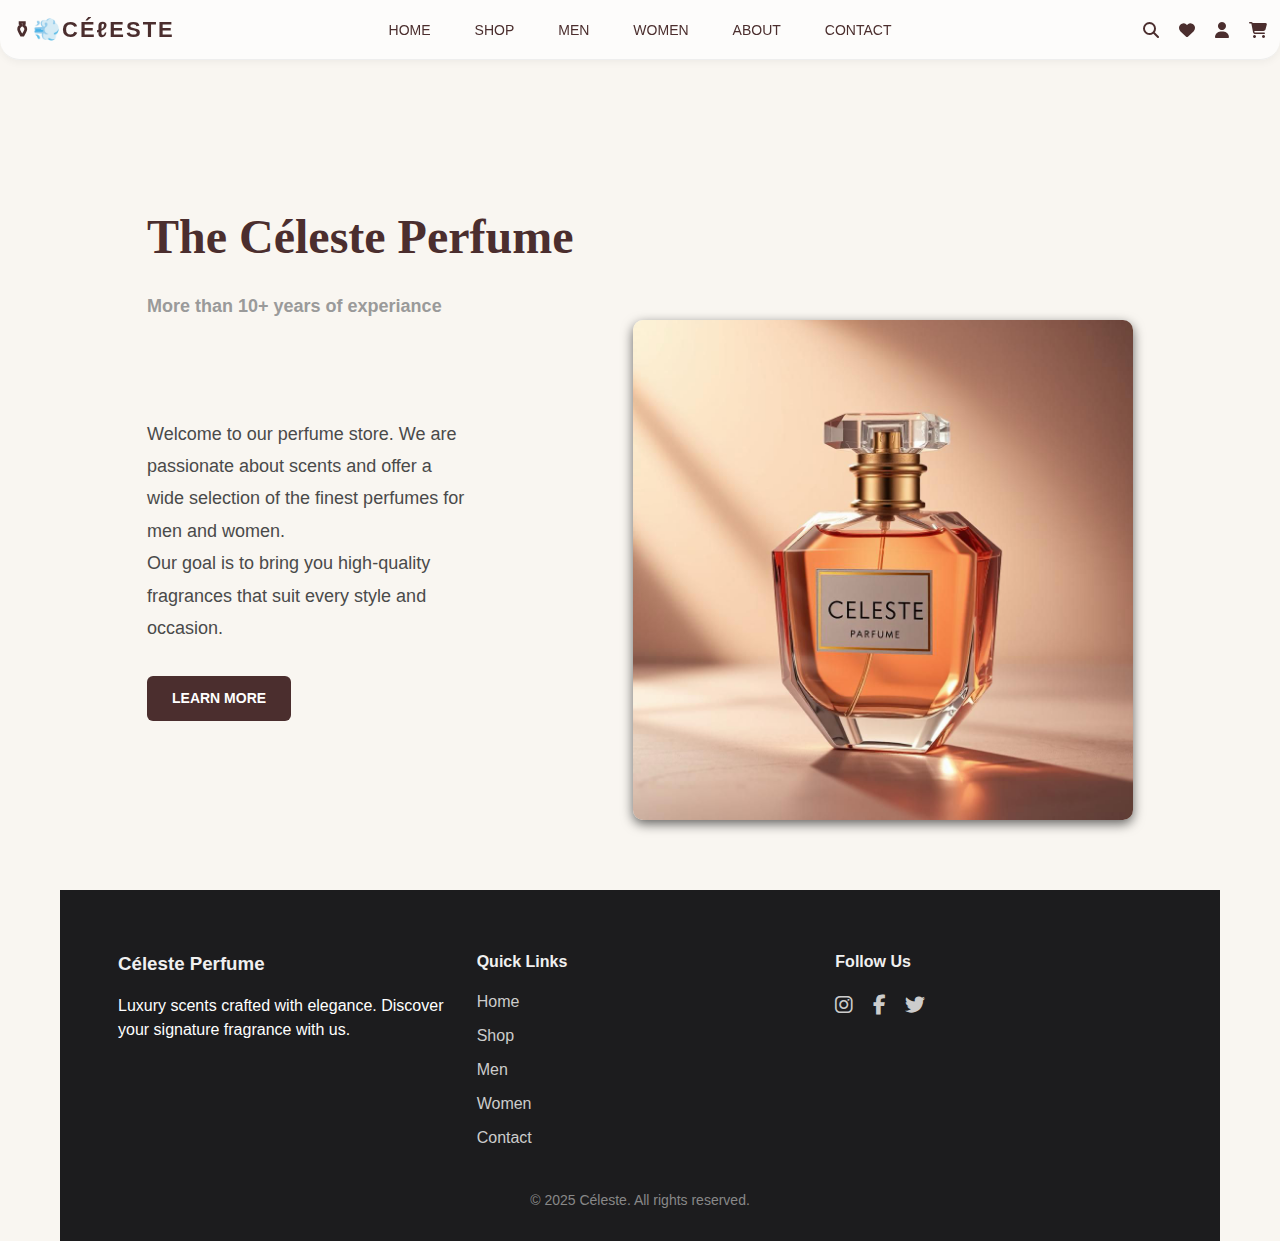
==== about.html @ 9333b6cd "Add files via upload" ====
<!DOCTYPE html>
<html lang="en">
<head>
  <meta charset="UTF-8" />
  <meta name="viewport" content="width=device-width, initial-scale=1.0" />
  <title>About Us</title>
  <link rel="stylesheet" href="stile.css" />
  <link rel="stylesheet" href="https://cdnjs.cloudflare.com/ajax/libs/font-awesome/6.5.0/css/all.min.css">

</head>
<body>
   <nav class="navbar">
     <div class="logo">⚱💨CÉℓESTE</div>
     <ul class="nav-links">
          <li><a href="index.html">HOME</a></li>
         <li><a href="shop.html">SHOP</a></li>
         <li><a href="#">MEN</a></li>
         <li><a href="#">WOMEN</a></li>
         <li><a href="#">ABOUT </a></li>
         <li><a href="contact.html">CONTACT </a></li>
     </ul>
     <div class="icons"  style="position: relative;">
       <i class="fas fa-search" id="searchBtn" style="cursor: pointer;"></i>
       <div id="searchPopup" class="search-popup">
         <input type="text" id="searchInput" placeholder="ابحث هنا...">
         <button onclick="performSearch()">بحث</button>
       </div>
       <i class="fas fa-heart" id="favoriteBtn" style="cursor: pointer;"></i>
       <i class="fas fa-user" id="userBtn" style="cursor: pointer;"></i>
       <i class="fas fa-shopping-cart" id="cartBtn" style="cursor: pointer;"></i>
    </div>
    </nav>

    <main>
        <section id="about">
            <div class="container">
                <div class="title">
                    <h2>The Céleste Perfume</h2>
                    <p>More than 10+ years of experiance</p>
                </div>
                <div class="about-content">
                    <div>
                        <p>Welcome to our perfume store.
                           We are passionate about scents
                           and offer a wide selection of the finest perfumes
                           for men and women.
                        </p>
                        <p>Our goal is to bring you high-quality
                           fragrances that suit every style and occasion.
                        </p>
                        <a href="#" class="btn btn-secondary">LEARN MORE</a>
                    </div>
                    <img src="./icons/WhatsApp Image 2025-04-11 at 19.04.23_6d823246.jpg" alt="">
                </div>
            </div>
        </section>
    </main>
    <!--about end-->
    <!-- تحت قسم </main> مباشرة، أضف التالي: -->
  <footer class="footer">
     <div class="footer-container">
       <div class="footer-about">
         <h3>Céleste Perfume</h3>
         <p>Luxury scents crafted with elegance. Discover your signature fragrance with us.</p>
       </div>
       <div class="footer-links">
         <h4>Quick Links</h4>
         <ul>
           <li><a href="index.html">Home</a></li>
           <li><a href="shop.html">Shop</a></li>
           <li><a href="#">Men</a></li>
           <li><a href="#">Women</a></li>
           <li><a href="contact.html">Contact</a></li>
         </ul>
       </div>
       <div class="footer-social">
         <h4>Follow Us</h4>
         <div class="social-icons">
           <a href="#"><i class="fab fa-instagram"></i></a>
           <a href="#"><i class="fab fa-facebook-f"></i></a>
           <a href="#"><i class="fab fa-twitter"></i></a>
         </div>
       </div>
     </div>
     <p class="copyright">© 2025 Céleste. All rights reserved.</p>
  </footer>

  <script src="script.js"></script>


</body>
</html>
---- stile.css ----
/* Reset & base styling */
* {
  margin: 0;
  padding: 0;
  box-sizing: border-box;
  font-family: 'Comfortaa', sans-serif, 'Poppins';
  -webkit-user-select: none;
  scroll-behavior: smooth;


}

body {
  max-width: 1200px;
  margin: 0  auto;
  padding: 0 20px;
  font-family: 'Segoe UI', sans-serif, 'Poppins';
  background-color: #f9f6f1;
  line-height: 1.5;
  color: #333;
  padding-top: 100px;
}


h1, h2, .title {
  font-family: 'Playfair Display', serif;
  text-shadow: 0 0 100px, #b9707b;
}

.top-right-image {
  position: relative;
  margin: 0 auto; /* يجعل الصورة في المنتصف */
  text-align: center; /* لضمان أن الصورة تكون في المنتصف */
}

::-webkit-scrollbar{
  width: 7px;
  background-color: #ffffffb1;
}

::-webkit-scrollbar-thumb{
  width: 7px;
  background-color: #f0d5d5;
  border-radius: 2px;
}

/* Navbar */
.navbar {
  display: flex;
  justify-content: space-between;
  align-items: center;
  padding: 20px 40px;
  border-bottom: 1px solid #eee;
  flex-wrap: wrap;
  position: fixed;
  top: 0;
  left: 0;
  width: 100%;
  z-index: 1; /* لتكون فوق أي عناصر أخرى */
  border-radius: 0 0 20px 20px; /* حواف سفلية دائرية */
  box-shadow: 0 2px 8px rgba(0, 0, 0, 0.05);
  border-radius: 0 0 20px 20px;
  transition : all 0.1s ease-in-out;
  padding: 13px;
  background-color: rgb(255, 255, 255, 0.703);
  backdrop-filter: blur(30px);
  -webkit-backdrop-filter: blur(30px);
}

.logo {
  font-weight: bold;
  font-size: 22px;
  letter-spacing: 2px;
  flex: 1;
  color: #4b2e2e;
}

.nav-links {
  display: flex;
  list-style: none;
  gap: 30px;
  justify-content: center;
  flex: 2;
}

.nav-links li a {
  text-decoration: none;
  color: #4b2e2e;
  font-size: 14px;
  font-weight: 500;
}

.navbar a{
  text-decoration: none;
  font-size: 20px;
  padding: 7px;

}

.navbar a:hover{
  border: none;
  background-color: rgb(0, 0, 0);
  color: white;
  border-radius: 150px;

}

.icons {
  display: flex;
  gap: 20px;
  font-size: 16px;
  color: #4b2e2e;
  flex: 1;
  justify-content: flex-end;
}



/* Hero section */
.hero-section {
  display: flex;
  flex-wrap: wrap;
  padding: 60px 40px;
  gap: 40px;
  align-items: center;
  justify-content: center;
 
}

.hero-left,
.hero-right {
  flex: 1 1 400px;
  position: relative;
}

.hero-left img {
  width: 100%;
  border-radius: 10px;
  box-shadow: 0 4px 12px rgb(0, 0, 0, 0.3);
}

.discount {
  position: absolute;
  bottom: 20px;
  left: 20px;
  background-color: #d49c3d;
  color: #fff;
  padding: 10px 20px;
  font-size: 16px;
  font-weight: bold;
  border-radius: 5px;
}

.discount span {
  font-size: 12px;
  display: block;
}

@media (max-width: 768px) {
  .discount {
    font-size: 14px; /* تقليل حجم الخط على الشاشات الصغيرة */
    padding: 8px 16px; /* تقليل الحشو */
    bottom: 15px; /* تقليل المسافة السفلية */
    left: 10px; /* تقليل المسافة اليسرى */
  }

  .discount span {
    font-size: 10px; /* تقليل حجم الخط في العنصر الفرعي */
  }
}

.top-right-image img {
  position: absolute;
  top: -30px;
  right: 0;
  width: 80px;
  border-radius: 50%;
  box-shadow: 0 4px 12px rgb(0, 0, 0, 0.3);

}

.title {
  font-size: 60px;
  font-weight: bold;
  margin-top: 40px;
  color: #4b2e2e;
}

.title span {
  display: block;
  font-size: 40px;
  font-weight: normal;
  color: #777;
  margin-top: 5px;
}

.description {
  margin-top: 20px;
  font-size: 14px;
  color: #555;
}

.products {
  display: flex;
  gap: 30px;
  margin-top: 30px;
  flex-wrap: wrap;
  justify-content: center;
}

.product {
  background-color: white;
  padding: 15px;
  border: 1px solid #eee;
  border-radius: 10px;
  text-align: center;
  flex: 1 1 150px;
  display: flex;
  flex-direction: column;
  align-items: center;
  justify-content: space-between;
  flex: 1 1 calc(33.333% - 30px); /* 3 منتجات في الصف على الكمبيوتر */
  max-width: 300px;


}

.product img {
  width: 100px;
  height: auto;
  margin-bottom: 10px;
  box-shadow: 0 4px 12px rgb(0, 0, 0, 0.1);

}

.btn {
  text-decoration: none;
  color: #4b2e2e;
  font-size: 14px;
  font-weight: bold;
  display: inline-block;
  margin-top: auto;

  }

/* تعديل على الشاشات الصغيرة */
@media (max-width: 768px) {
  .products {
    display: flex;
    flex-wrap: wrap; /* يضمن التوزيع التلقائي */
    justify-content: space-between; /* يجعل العناصر بجانب بعضها مع مسافات متساوية */
  }

  .product {
    flex: 1 1 48%; /* يجعل العناصر تأخذ نصف العرض في كل صف */
    margin-bottom: 20px; /* إضافة مسافة أسفل كل منتج */
  }

  .product img {
    width: 180px; /* يمكن تقليل حجم الصورة على الشاشات الصغيرة */
  }
}

@media (max-width: 480px) {
  .product {
    flex: 1 1 100%; 
  }
  .btn {
  text-decoration: none;
  color: #333;
  font-size: 14px;
  font-weight: bold;
  display: inline-block;
  margin-top: 19px;
  }
}

/* Responsive Media Queries */
@media (max-width: 768px) {
  .navbar {
    flex-direction: column;
    align-items: center;
    gap: 10px;
  }

  .logo {
    text-align: center;
    width: 100%;
    order: 1;
  }

  .nav-links {
    flex-direction: row;
    flex-wrap: wrap;
    gap: 15px;
    justify-content: center;
    order: 2;
  }

  .icons {
    justify-content: center;
    width: 10%;
    order: 3;
  }

  .hero-section {
    padding: 20px;
    flex-direction: column;
    flex-wrap: nowrap;
  }

  .top-right-image img {
    position: static;
    margin-bottom: 10px;
  }

  .title {
    font-size: 26px;
    text-align: center;
  }

  .title span,
  .description {
    font-size: 20px;
    text-align: center;
  }

  .products {
    justify-content: center;
  }

  .product {
    flex: 1 1 250px;
  }
}

@media (max-width: 480px) {
  .title {
    font-size: 22px;
  }

  .title span {
    font-size: 18px;
  }

  .description {
    font-size: 13px;
  }

  .discount {
    font-size: 14px;
    padding: 8px 16px;
  }

  .discount span {
    font-size: 10px;
  }

  .product img {
    width: 80px;
  }
}

@media (max-width: 768px) {
  .navbar {
    flex-direction: column;
    padding: 10px 20px;
    gap: 10px;
  }

  .logo {
    font-size: 18px;
  }

  .nav-links {
    gap: 15px;
  }

  .nav-links li a {
    font-size: 13px;
  }

  .icons {
    font-size: 14px;
    gap: 15px;
  }
}

@media (max-width: 480px) {
  .navbar {
    padding: 1% 12px;
  }

  .logo {
    font-size: 16px;
  }

  .nav-links li a {
    font-size: 10px;
  }

  .icons {
    font-size: 12px;
  }
}

#about {
  min-height: calc(100vh - 100px);
  display: flex;
  justify-content: center;
  align-items: center;
  padding: 20px 0 ;
}

#about .titel {
  text-align: center;
  margin-bottom: 4rem;

  
}

#about .container {
  width: 85%;
  max-width: 1200px;
  margin: auto;
}

#about h2 {
  font-size: 48px;
  color: #4b2e2e;
  margin-bottom: 20px;
}

#about .title p {
  font-size: 18px;
  color: #9a9a9a;
  font-weight: 600;
}

#about .about-content {
  display: flex;
  justify-content: space-between;
  align-items: center;
  gap: 3rem;
}

#about .about-content img {
  width: 500px;
  border-radius: 10px;
  box-shadow: 0 4px 12px rgb(0, 0, 0, 0.6);

}

.btn-secondary {
  color: white;
  background: #4b2e2e;
  margin-top: 2rem;
  padding: 12px 25px;
  text-decoration: none;
  border-radius: 6px;
  transition: background 0.3s ease;
  display: inline-block;
}

.btn-secondary:hover {
  background: #5c5c6e;
}

#about .about-content p {
  color: #4a4a4a;
  margin-right: 7rem;
  font-size: 18px;
  font-weight: 500;
  line-height: 1.8;

}


@media (max-width: 992px) {
  #about .about-content {
    flex-direction: column;
    align-items: center;
    text-align: center;
  }

  #about .about-content img {
    width: 80%;
    
  }

  #about .about-content p {
    margin-right:0;
  }
}

/* --- Footer --- */
.footer {
  background-color: #1c1c1e;
  color: #fff;
  padding: 60px 5% 30px;
}

.footer-container {
  display: flex;
  justify-content: space-between;
  flex-wrap: wrap;
  gap: 2rem;
}

.footer h3, .footer h4 {
  margin-bottom: 1rem;
  color: #f0f0f0;
}

.footer-about,
.footer-links,
.footer-social {
  flex: 1 1 250px;
}

.footer-links ul {
  list-style: none;
  padding: 0;
}

.footer-links ul li {
  margin-bottom: 10px;
}

.footer-links ul li a {
  text-decoration: none;
  color: #ccc;
  transition: color 0.3s;
}

.footer-links ul li a:hover {
  color: #fff;
}

.footer-social .social-icons a {
  margin-right: 15px;
  font-size: 20px;
  color: #ccc;
  transition: color 0.3s;
}

.footer-social .social-icons a:hover {
  color: #fff;
}

.footer p.copyright {
  text-align: center;
  margin-top: 30px;
  color: #888;
  font-size: 14px;
}

main{
  flex: 1;
}

















* {
  margin: 0;
  padding: 0;
  box-sizing: border-box;
  font-family: 'Segoe UI', Tahoma, Geneva, Verdana, sans-serif;
}

body {
  background-color: #f9f6f1;
  min-height: 100vh;
  padding-top: 90px;
}

/* MAIN SECTION */
.main-section {
  display: flex;
  padding: 0;
  margin: 0;
  gap: 120px;
  overflow: hidden;
}

.left-image {
  flex: 1;
  display: flex;
  height: 100%;
  justify-content: flex-start;
  align-items: stretch;
}

.left-image img {
  height: auto;
  max-width: 100%;
  width: 100%;
  border-radius: 10px;
  box-shadow: none;
  object-fit: cover;
}

/* RIGHT CONTENT */
.right-content {
  flex: 1;
  min-width: 300px;
  display: flex;
  flex-direction: column;
  justify-content: center;
  align-items: center;
  gap: 20px;
  text-align: center;
}

.brand-title {
  font-size: 70px;
  color: #4b2e2e;
  font-weight: bold;
  letter-spacing: 5px;
  text-transform: uppercase;
  margin-bottom: 10px;
}

.right-content h1 {
  font-size: 32px;
  color: #4b2e2e;
}

.option {
  display: block;
  padding: 15px 30px;
  background-color: #fffaf5;
  border: 2px solid #d4a373;
  border-radius: 15px;
  text-decoration: none;
  color: #4b2e2e;
  font-size: 20px;
  font-weight: 1000;
  transition: all 0.3s ease;
}

.option:hover {
  background-color: #d4a373;
  color: white;
  transform: scale(1.03);
}

/* RESPONSIVE */
@media (max-width: 768px) {
  .main-section {
    flex-direction: column;
    padding: 40px 0px;
  }

  .left-image img {
    transform: translateX(0);
  }

  .right-content h1 {
    font-size: 24px;
  }

  .option {
    width: 100%;
    text-align: center;
  }
}

.search-popup {
  position: absolute;
  top: 35px;
  right: 0;
  background-color: white;
  border: 1px solid #ccc;
  padding: 10px;
  border-radius: 8px;
  box-shadow: 0 2px 10px rgba(0,0,0,0.2);
  width: 200px;
  z-index: 100;

  /* لإخفاء العنصر بشكل مرن */
  opacity: 0;
  transform: translateY(-10px);
  pointer-events: none;
  transition: all 0.3s ease;
}

.search-popup.show {
  opacity: 1;
  transform: translateY(0);
  pointer-events: auto;
}

.search-popup input {
  width: 100%;
  padding: 5px;
  margin-bottom: 5px;
  border-radius: 5px;
  border: 1px solid #ccc;
}

.search-popup button {
  width: 100%;
  padding: 5px;
  background-color: #333;
  color: white;
  border: none;
  border-radius: 5px;
  cursor: pointer;
}
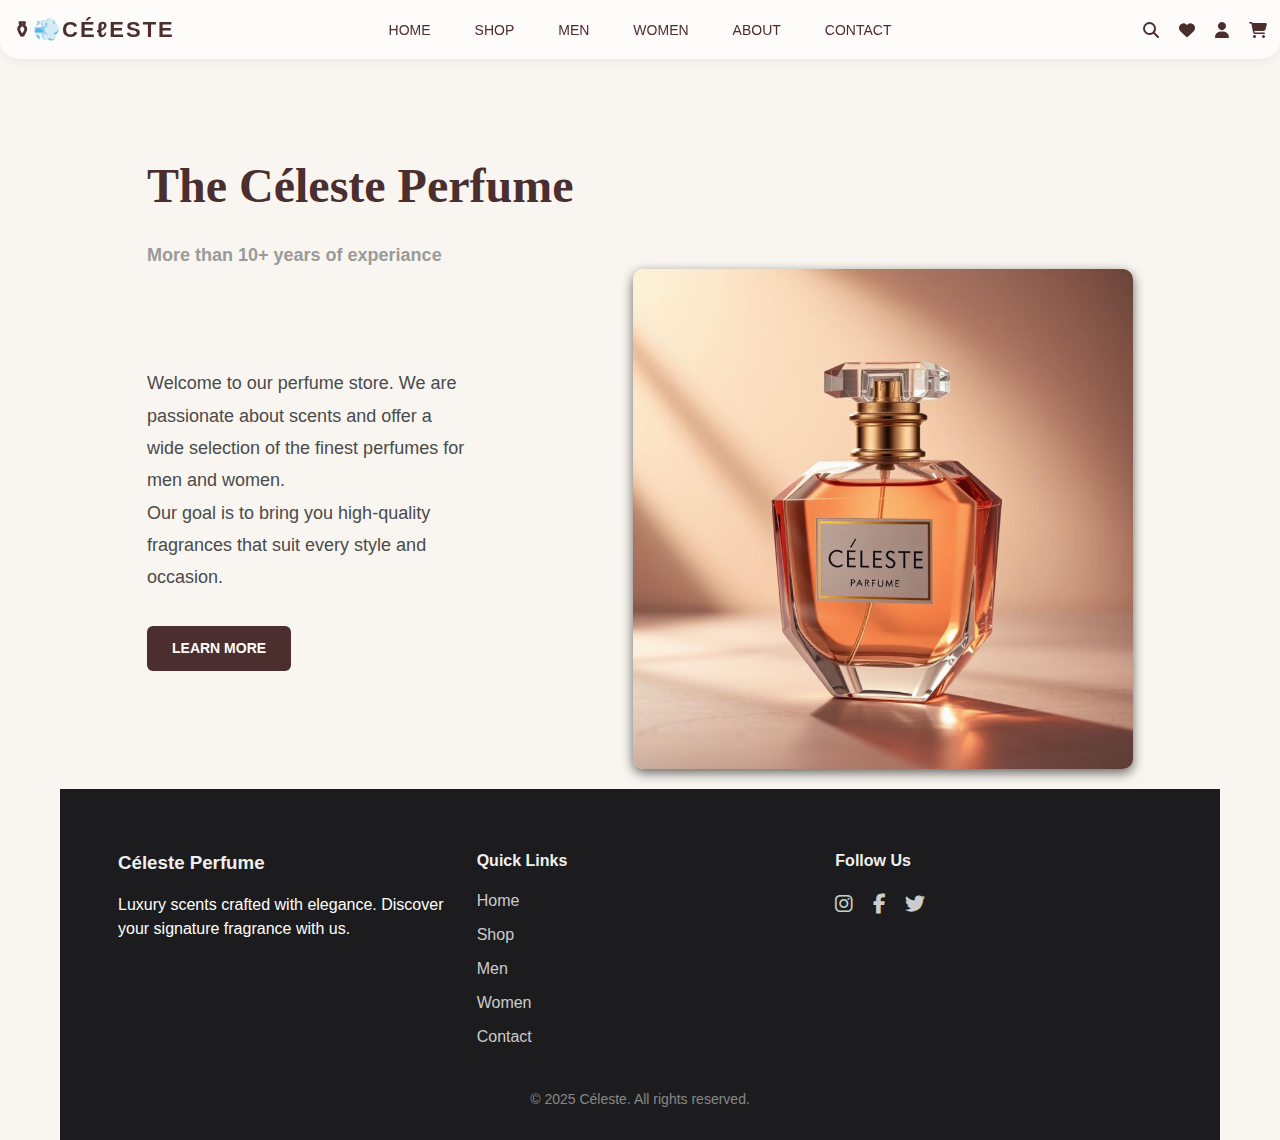
==== commit ce106649: "Add files via upload" ====
--- a/about.html
+++ b/about.html
@@ -14,8 +14,8 @@
      <ul class="nav-links">
           <li><a href="index.html">HOME</a></li>
          <li><a href="shop.html">SHOP</a></li>
-         <li><a href="#">MEN</a></li>
-         <li><a href="#">WOMEN</a></li>
+         <li><a href="men.html">MEN</a></li>
+         <li><a href="women.html">WOMEN</a></li>
          <li><a href="#">ABOUT </a></li>
          <li><a href="contact.html">CONTACT </a></li>
      </ul>
@@ -50,7 +50,7 @@
                         </p>
                         <a href="#" class="btn btn-secondary">LEARN MORE</a>
                     </div>
-                    <img src="./icons/WhatsApp Image 2025-04-11 at 19.04.23_6d823246.jpg" alt="">
+                    <img src="./icons/IMG-20250413-WA0003.jpg" alt="">
                 </div>
             </div>
         </section>
--- a/stile.css
+++ b/stile.css
@@ -229,7 +229,7 @@
   width: 100px;
   height: auto;
   margin-bottom: 10px;
-  box-shadow: 0 4px 12px rgb(0, 0, 0, 0.1);
+  box-shadow: 0 4px 12px rgb(0, 0, 0, 0.2);
 
 }
 
@@ -405,7 +405,6 @@
 }
 
 #about {
-  min-height: calc(100vh - 100px);
   display: flex;
   justify-content: center;
   align-items: center;
@@ -724,3 +723,12 @@
 }
 
 
+
+
+
+
+
+
+
+
+
